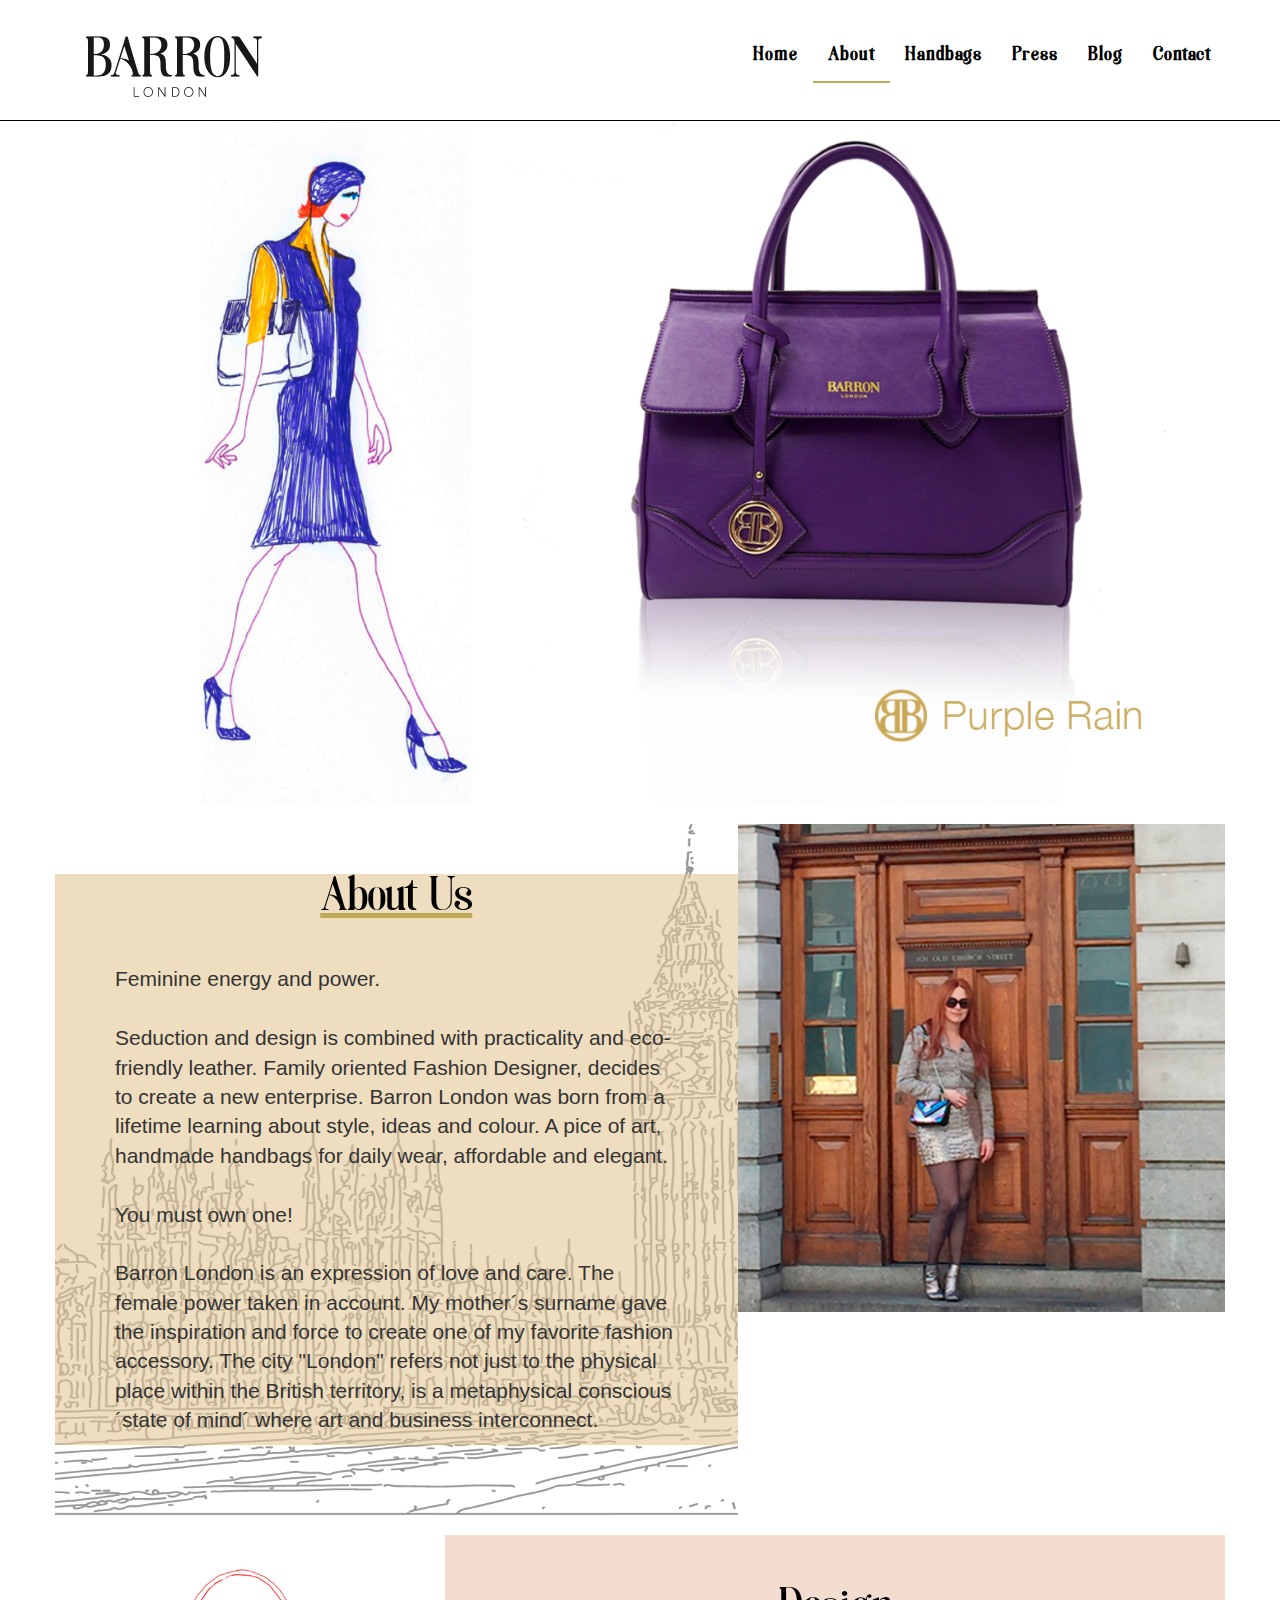
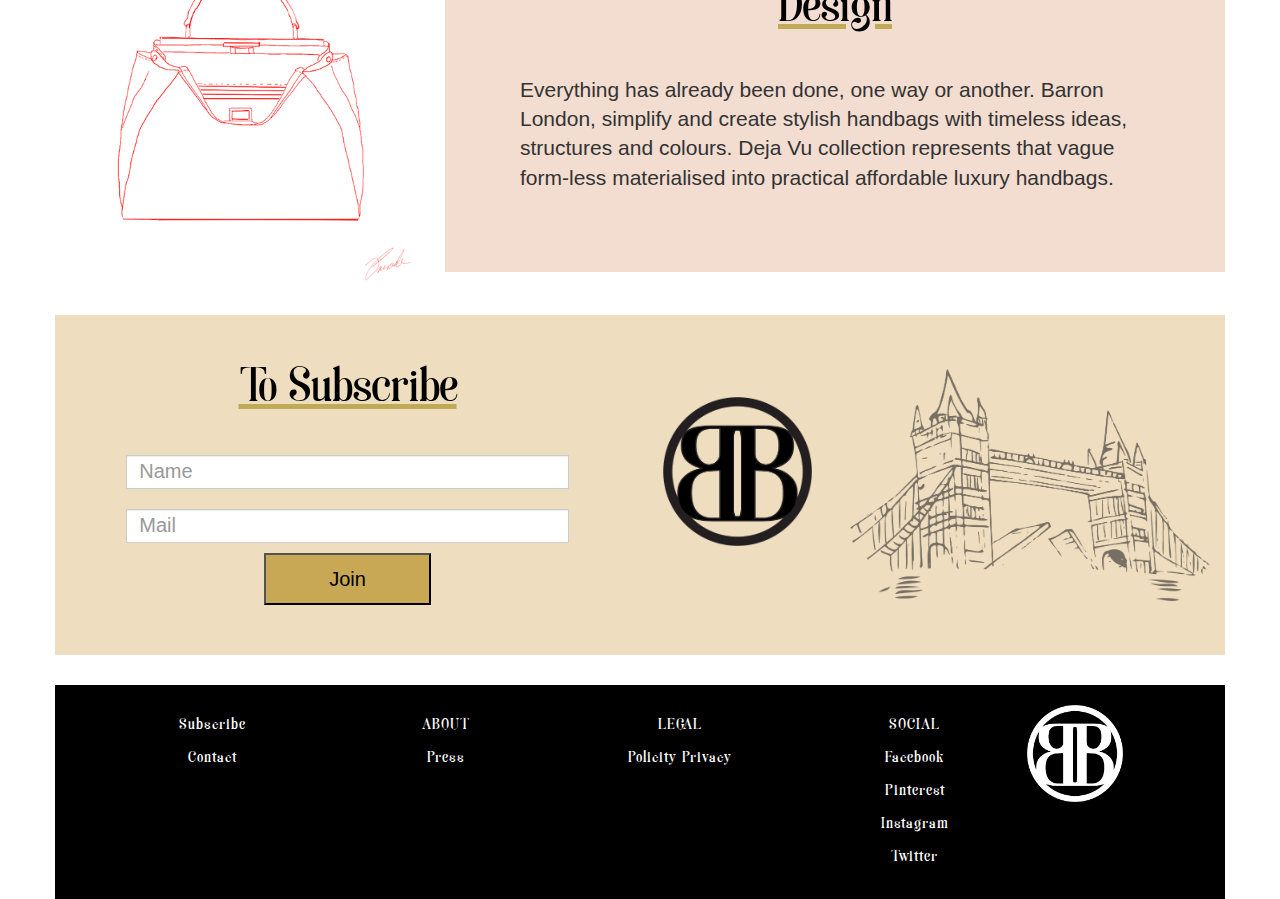
==== about-us.html @ 338becd1 "Contact form" ====
<!DOCTYPE html>
<!-- saved from url=(0052)https://getbootstrap.com/docs/3.3/examples/carousel/ -->
<html lang="en"><head><meta http-equiv="Content-Type" content="text/html; charset=UTF-8">

    <meta http-equiv="X-UA-Compatible" content="IE=edge">
    <meta name="viewport" content="width=device-width, initial-scale=1">
    <!-- The above 3 meta tags *must* come first in the head; any other head content must come *after* these tags -->
    <meta name="description" content="">
    <meta name="author" content="">
    <meta name="googlebot" content="noindex">
    <meta name="robots" content="noindex">
    <link rel="icon" href="img/favicon.ico">

    <title>Barron London</title>

    <!-- Bootstrap core CSS -->
    <link href="css/bootstrap.min.css" rel="stylesheet">
    <link href="css/custom.css" rel="stylesheet">

  <!-- IE10 viewport hack for Surface/desktop Windows 8 bug -->
    <link href="css/ie10-viewport-bug-workaround.css" rel="stylesheet">

    <!-- Just for debugging purposes. Don't actually copy these 2 lines! -->
    <!--[if lt IE 9]><script src="../../assets/js/ie8-responsive-file-warning.js"></script><![endif]-->
    <script src="js/ie-emulation-modes-warning.js"></script>

    <!-- HTML5 shim and Respond.js for IE8 support of HTML5 elements and media queries -->
    <!--[if lt IE 9]>
      <script src="https://oss.maxcdn.com/html5shiv/3.7.3/html5shiv.min.js"></script>
      <script src="https://oss.maxcdn.com/respond/1.4.2/respond.min.js"></script>
    <![endif]-->

    <!-- Custom styles for this template -->
    <link href="css/carousel.css" rel="stylesheet">

    <link rel="stylesheet" type="text/css" href="css/slick.css"/>
    <link rel="stylesheet" type="text/css" href="css/slick-theme.css"/>

</head>
<!-- NAVBAR
================================================== -->
  <body class="about-us">
    <div class="navbar-wrapper">
      <div class="container">
        <nav class="navbar navbar-default">
          <div class="container">
            <div class="navbar-header">
              <button type="button" class="navbar-toggle collapsed" data-toggle="collapse" data-target="#navbar" aria-expanded="false" aria-controls="navbar">
                <span class="sr-only">Toggle navigation</span>
                <span class="icon-bar"></span>
                <span class="icon-bar"></span>
                <span class="icon-bar"></span>
              </button>
              <a class="navbar-brand" href="/index.html">
                <img width="50%" class="img-responsive" src="img/logo_header.png">
              </a>
            </div>
            <div id="navbar" class="navbar-collapse collapse">
              <ul class="nav navbar-nav navbar-right">
                <li >
                  <a class="navbar-link" href="/index.html">Home</a>
                </li>
                <li class="active">
                  <a class="navbar-link" href="/about-us.html">About</a>
                </li>
                <li>
                  <a class="navbar-link" href="/hangbag.html">Handbags</a>
                </li>
                <li>
                  <a class="navbar-link" href="/press.html">Press</a>
                </li>

                <li>
                  <a class="navbar-link" href="#">Blog</a>
                </li>
                <!--<li>
                 <a class="navbar-link" href="#">Shop</a>
               </li>
               -->
                <li>
                  <a class="navbar-link" href="/contact.html">Contact</a>
                </li>
              </ul>
            </div>
          </div>
        </nav>

      </div>
    </div>
    <!-- Marketing messaging and featurettes
    ================================================== -->
    <!-- Wrap the rest of the page in another container to center all the content. -->

    <div class="container marketing">
      <div class="row">
        <div class="col-md-12 npl npr">
          <img class="img-responsive" src="img/stock/Banner_about.png">
        </div>
      </div>

      <!-- START THE FEATURETTES -->
      <hr class="featurette-divider">

      <div class="row featurette">
        <div class="col-md-7 bg-castle npl npr">
          <div class="section-inner">
            <div class="bgcolor-1">
            <h2 class="featurette-heading">About Us</h2>
            <p class="lead">Feminine energy and power.<br><br>
              Seduction and design is combined with practicality and eco-friendly leather.
              Family oriented Fashion Designer, decides to create a new enterprise.
              Barron London was born from a lifetime learning about style, ideas and colour.
              A pice of art, handmade handbags for daily wear, affordable and elegant.
              <br><br>You must own one!<br><br>
                Barron London is an expression of love and care. The female power taken in account. My mother´s surname gave the inspiration and force to create one of my favorite fashion accessory. The city "London" refers not just to the physical place within the British territory, is a metaphysical conscious ´state of mind´ where art and business interconnect. </p>
            </div>
            </div>
        </div>
        <div class="col-md-5 npl npr">
          <img class="img-responsive center-block" alt="500x500" src="img/stock/bicolores_2.png" data-holder-rendered="true">
        </div>
      </div>

      <hr class="featurette-divider">

      <div class="row featurette">
        <div class="col-md-8 col-md-push-4 bgcolor-2">
          <div class="section-inner">
            <h2 class="featurette-heading">Design</h2>
              <p class="lead">Everything has already been done, one way or another. Barron London, simplify and create stylish handbags with timeless ideas, structures and colours. Deja Vu collection represents that vague form-less materialised into practical affordable luxury handbags.</p>
          </div>
        </div>
        <div class="col-md-4 col-md-pull-8">
          <div class="home-carrusel-design">
            <div class="carrusel-item">
              <img src="/img/stock/bolsa_boceto.png">
            </div>
            <div class="carrusel-item">
              <img src="/img/boceto_2.png">
            </div>
            <div class="carrusel-item">
              <img src="/img/boceto_3.png">
            </div>
            <div class="carrusel-item">
              <img src="/img/boceto_4.png">
            </div>
          </div>
        </div>
      </div>

      <hr class="featurette-divider">

      <div class="row featurette bgcolor-1" id="newsletter-secction">
        <div class="col-md-6">
          <div class="section-inner">
            <h2 class="featurette-heading">To Subscribe</h2>
            <form class="newsletter_form" class="form-horizontal">
              <div class="col-md-10 form-group center-block p10">
                <input class="form-control" type="text" placeholder="Name" />
              </div>
              <div class="col-md-10 form-group center-block p10">
                <input class="form-control" type="text" placeholder="Mail" />
              </div>
              <input type="submit" class="submit_button bgcolor-3" value="Join">
            </form>
          </div>
        </div>
        <div class="col-md-2">
          <img class="featurette-image img-responsive center-block logo" width="90%" alt="500x500" src="img/barronblack.png">
        </div>
        <div class="col-md-4 ">
          <img class="featurette-image img-responsive center-block bridge" alt="500x500" src="img/puente.png">
        </div>
      </div>

      <hr class="featurette-divider">
      <hr class="featurette-divider">


    </div><!-- /.container -->

    <!-- FOOTER -->
    <footer>
      <div id="footer" class="container bottom-menu">
        <div class="row">
          <div class="col-md-10">
            <div class="col-md-3">
              <ul class="customer">
                <li><a>Subscribe</a><br></li>
                <li><a href="/contact.html">Contact</a><br></li></ul>
            </div>
            <div class="col-md-3">
              <ul class="customer">
                <li><a href="/contact.html">ABOUT</a><br></li>
                <li><a href="/press.html">Press</a><br></li>
              </ul>
            </div>
            <div class="col-md-3">
              <ul class="customer">
                <li>LEGAL<br></li>
                <li>Policity Privacy<br></li>
              </ul>
            </div>
            <div class="col-md-3">
              <ul class="customer">
                <li>SOCIAL<br></li>
                <li><a target="_blank" href="https://www.facebook.com/barronlondon/">Facebook</a></li>
                <li><a target="_blank" href="https://www.pinterest.com.mx/barronlondonuk/">Pinterest</a><br></li>
                <li><a target="_blank" href="https://www.instagram.com/barronlondonuk/">Instagram</a><br></li>
                <li><a target="_blank" href="https://twitter.com/BarronLondon/">Twitter</a><br></li>
              </ul>
            </div>
          </div>
          <div class="col-md-2 npr npl">
            <img class="container6" width="50%" src="img/barronwhite.png"/>
          </div>
        </div>
      </div>
    </footer>



    <!-- Bootstrap core JavaScript
    ================================================== -->
    <!-- Placed at the end of the document so the pages load faster -->
    <script src="js/jquery.min.js"></script>
    <script>window.jQuery || document.write('<script src="../../assets/js/vendor/jquery.min.js"><\/script>')</script>
    <script src="js/bootstrap.min.js"></script>
    <!-- Just to make our placeholder images work. Don't actually copy the next line! -->
    <script src="js/holder.min.js"></script>
    <!-- IE10 viewport hack for Surface/desktop Windows 8 bug -->
    <script src="js/ie10-viewport-bug-workaround.js"></script>

    <script src="js/slick.min.js"></script>
    <script>
        $(document).ready(function(){
            $('.home-carrusel-design').slick({
                dots: false,
                arrows: false,
                infinite: true,
                speed: 3000,
                slidesToShow:1,
                variableWidth: false,
                autoplay:true,
                autoplaySpeed:2000
            });
        });
    </script>


<svg xmlns="http://www.w3.org/2000/svg" width="500" height="500" viewBox="0 0 500 500" preserveAspectRatio="none" style="display: none; visibility: hidden; position: absolute; top: -100%; left: -100%;"><defs><style type="text/css"></style></defs><text x="0" y="25" style="font-weight:bold;font-size:25pt;font-family:Arial, Helvetica, Open Sans, sans-serif">500x500</text></svg><span style="border-radius: 3px; text-indent: 20px; width: auto; padding: 0px 4px 0px 0px; text-align: center; font-style: normal; font-variant: normal; font-weight: bold; font-stretch: normal; font-size: 11px; line-height: 20px; font-family: &quot;Helvetica Neue&quot;, Helvetica, sans-serif; color: rgb(255, 255, 255); background: url(&quot;[data-uri]&quot;) 3px 50% / 14px 14px no-repeat rgb(189, 8, 28); position: absolute; opacity: 1; z-index: 8675309; display: none; cursor: pointer; border: none; -webkit-font-smoothing: antialiased;">Guardar</span><span style="width: 24px; height: 24px; background: url(&quot;[data-uri]&quot;) 50% 50% / 14px 14px no-repeat rgba(0, 0, 0, 0.4); position: absolute; opacity: 1; z-index: 8675309; display: none; cursor: pointer; border: none; border-radius: 12px;"></span></body></html>
---- css/custom.css ----
@font-face {
    font-family: 'Soria';
    src: url('../fonts/soria-font.ttf');
}

#navbar, footer {
    font-family: 'Soria', serif;
    letter-spacing: 1px;
    font-size: 16px;
}
body{
    font-family: 'helvetica', sans-serif;
    letter-spacing:normal;
}

body  h2{
    font-family: 'Soria', serif;
    letter-spacing: .5px;
}

.bgcolor-1{
    background-color: rgba(229, 198, 149,0.6);
    width: auto;
}

.bgcolor-2{
    background-color: rgba(242, 221, 208,1);
}

.bgcolor-3{
    background-color: rgba(201, 168, 85,1);
}

.opacity{
    opacity: .6;
}

.p10{
    padding: 10px;
}

.bg-castle{
    background-image: url("../img/westmister.png");
    background-position: center;
    background-size:cover ;
}

.npl{
    padding-left:0 !important;
}

.npr{
    padding-right:0 !important;
}

.navbar-wrapper{
    border-bottom: solid 1px #000;
}

.navbar-default{
    background-color: transparent;
}

.navbar {
    min-height: 80px;
    margin-bottom: 20px;
    border: 1px solid transparent;
}

.navbar-link{
    margin-top: 10px;
    font-weight: bold;
    color: #000 !important;
    font-size: 2rem;
}

.navbar .active a{
    background-color: transparent !important;
    font-weight: bolder;
    border-bottom: 2px solid #BEAA57;
    display: inline-block;
}
.center-block{
    margin: 0 auto !important;
    display: block !important;
    float: none !important;
}

hr {
    margin-top: 10px;
    margin-bottom: 10px;
    border: 0;
    border-top: none;
}

.content-wrapper{
    min-height: calc(100vh - 280px);
}

.section-divider {
    margin: 10px 0; /* Space out the Bootstrap <hr> more */
}

.section-inner{
    padding: 20px 0px 50px 0px ;
}

.section-inner p{
    padding: 10px 60px;
}

.section-inner h2{
    text-align: center;
    color: #000;
    margin: 30px;
    text-decoration: underline;
    text-decoration-color: #BEAA57 ;
    text-decoration-line: underline;
    text-decoration-skip: ink;
}

.carrusel-item{
    padding: 5px;
}

.carrusel-item img{
    width: 100%;
}

.submit_button{
    padding: 10px;
    text-align: center;
    margin: 0 auto;
    float: none;
    display: block;
    width: 30%;
    color: #000;
    font-size: 2rem;
}

.newsletter_form input{
    font-size: 2rem;
    border-radius: 0 !important;
}

#newsletter-secction .logo{
    margin-top: 50% !important;
}

#newsletter-secction .bridge{
    margin-top: 15% !important;
}

#footer{
    background-color: #000;
    min-height: 100px;
    color:#FFF;
    clear:both;
}

#footer li{
    text-align: center;
    list-style: none;
    margin: 10px;

}

#footer li a{
    color: white;
}

#footer img{
    margin-bottom: auto;
    margin-right: auto;
    margin-left: auto;
    
}


.contact-title{
    text-align: center;
    font-size: 10rem;
}

#contact-form{
    margin-top: 50px;
    margin-bottom: 50px;
}

#contact-form .form-group{
    margin-bottom: 20px !important;
}

#contact-form .submit_button{
    padding: 10px;
    text-align: center;
    display: block;
    width: 20%;
    color: #000;
    font-size: 2rem;
    float: right;
    margin-right: 10px;
}

.bottom-menu{
    padding: 20px;
}

@media (max-width: 768px) {

}

@media (max-width: 480px) {
    .navbar-brand{
        width: 80%;
        height: 70px;
    }

    .navbar-collapse{
        text-align: center;
    }

    .section-inner p {
        padding: 10px 20px;
    }

    .featurette-image{
        display: none !important;
    }

    .about-us .featurette-heading{
        padding-top: 30px !important;
    }

    .contact-title{
        font-size: 5rem;
    }

    #contact-form .submit_button{
        padding: 10px;
        text-align: center;
        display: block;
        width: 80%;
        color: #000;
        font-size: 2rem;
        float: none;
        margin:0 auto;
    }

    #footer ul{
        padding: 0;
        margin: 0;
    }
    #footer li{
        text-align: center;
        list-style: none;
        margin: 10px;

    }

    #footer img{
        text-align: center;
        width: 30%;
        display: block;
        margin-top: 10px;
    }


}
---- css/ie10-viewport-bug-workaround.css ----
/*!
 * IE10 viewport hack for Surface/desktop Windows 8 bug
 * Copyright 2014-2015 Twitter, Inc.
 * Licensed under MIT (https://github.com/twbs/bootstrap/blob/master/LICENSE)
 */

/*
 * See the Getting Started docs for more information:
 * http://getbootstrap.com/getting-started/#support-ie10-width
 */
@-ms-viewport     { width: device-width; }
@-o-viewport      { width: device-width; }
@viewport         { width: device-width; }
---- css/carousel.css ----
/* GLOBAL STYLES
-------------------------------------------------- */
/* Padding below the footer and lighter body text */


/* CUSTOMIZE THE CAROUSEL
-------------------------------------------------- */

/* Carousel base class */
.carousel {
  height: 500px;
  margin-bottom: 60px;
}
/* Since positioning the image, we need to help out the caption */
.carousel-caption {
  z-index: 10;
}

/* Declare heights because of positioning of img element */
.carousel .item {
  height: 500px;
  background-color: #777;
}
.carousel-inner > .item > img {
  position: absolute;
  top: 0;
  left: 0;
  min-width: 100%;
  height: 500px;
}


/* MARKETING CONTENT
-------------------------------------------------- */

/* Center align the text within the three columns below the carousel */
.marketing .col-lg-4 {
  margin-bottom: 20px;
  text-align: center;
}
.marketing h2 {
  font-weight: normal;
}
.marketing .col-lg-4 p {
  margin-right: 10px;
  margin-left: 10px;
}


/* Featurettes
------------------------- */

/* Thin out the marketing headings */
.featurette-heading {
  font-weight: 300;
  line-height: 1;
  letter-spacing: -1px;
}


/* RESPONSIVE CSS
-------------------------------------------------- */

@media (min-width: 768px) {
  /* Navbar positioning foo */
  .navbar-wrapper {
    margin-top: 20px;
  }
  .navbar-wrapper .container {
    padding-right: 15px;
    padding-left: 15px;
  }
  .navbar-wrapper .navbar {
    padding-right: 0;
    padding-left: 0;
  }

  /* The navbar becomes detached from the top, so we round the corners */
  .navbar-wrapper .navbar {
    border-radius: 4px;
  }

  /* Bump up size of carousel content */
  .carousel-caption p {
    margin-bottom: 20px;
    font-size: 21px;
    line-height: 1.4;
  }

  .featurette-heading {
    font-size: 50px;
  }
}

@media (min-width: 992px) {
  .featurette-heading {
    margin-top: 120px;
  }
}
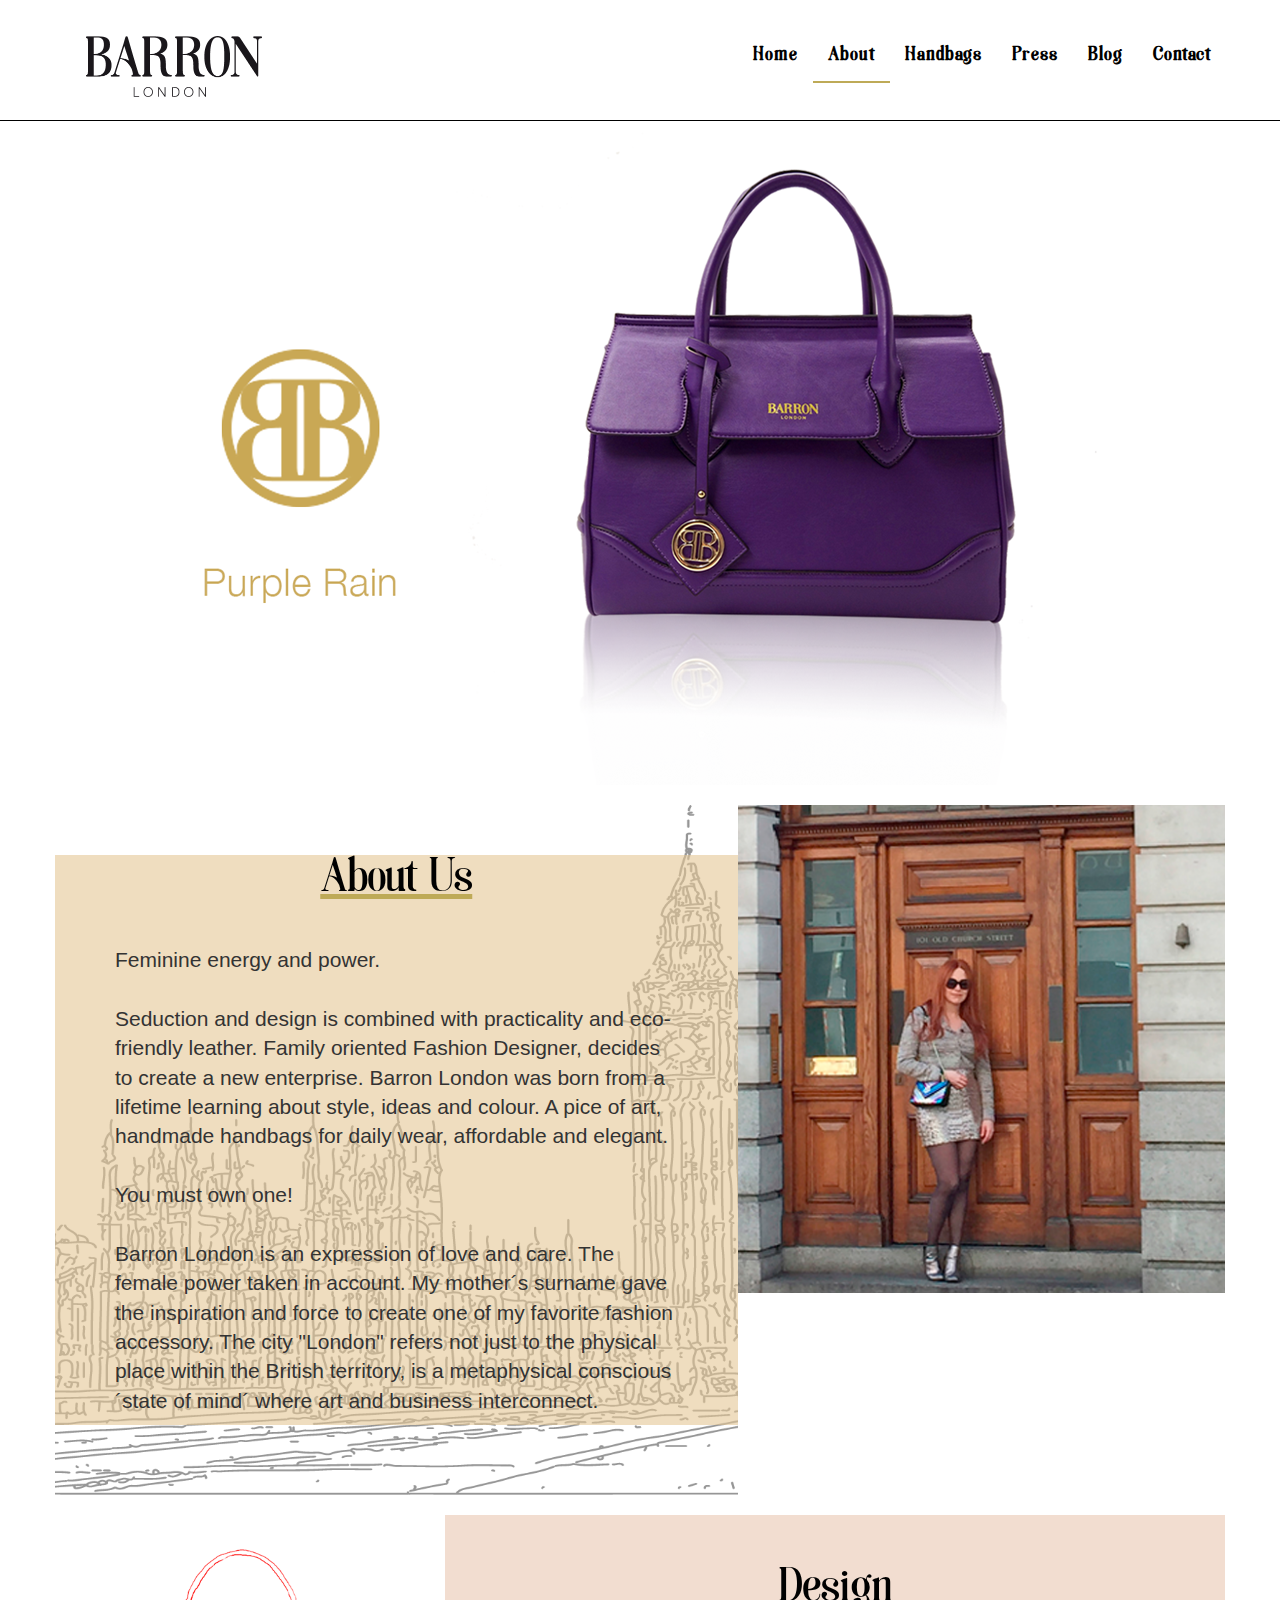
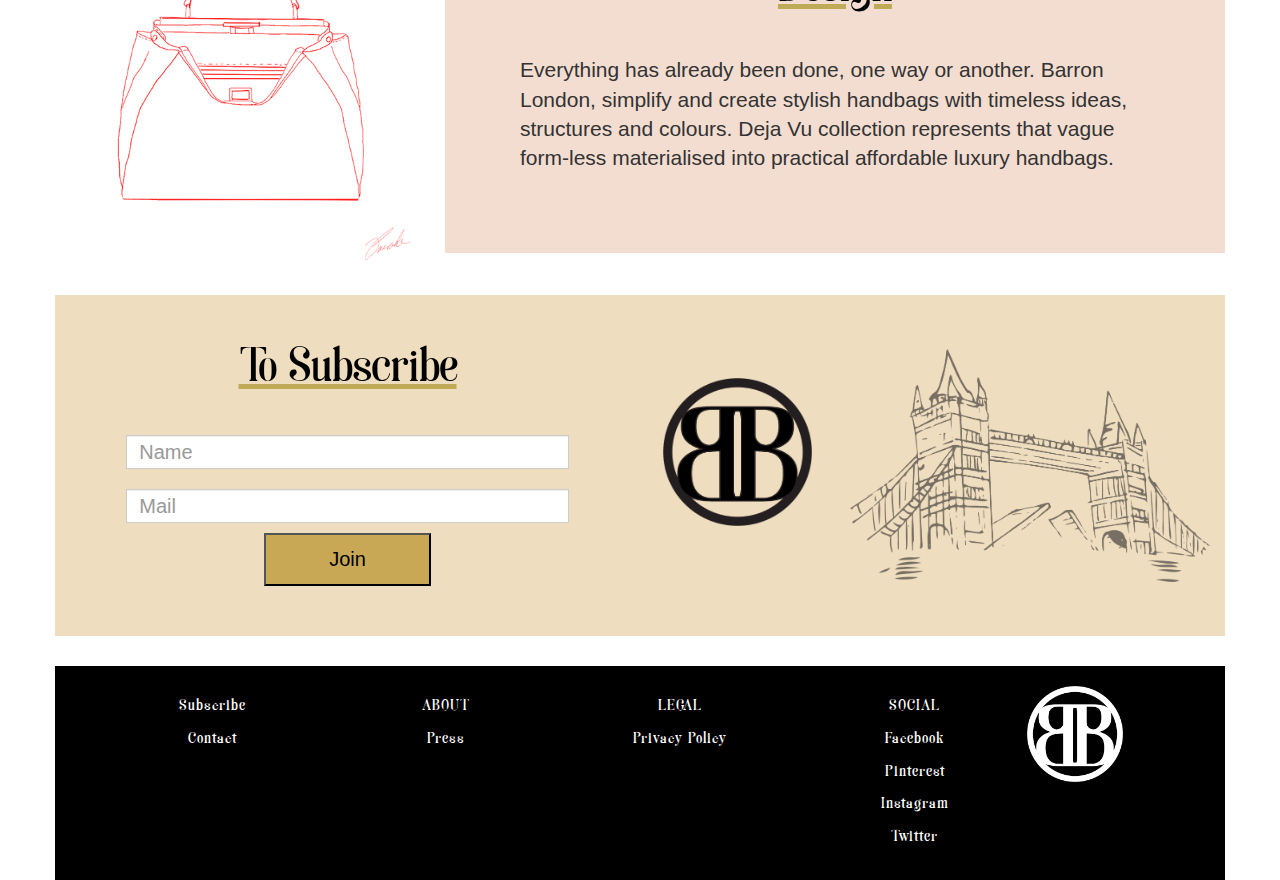
==== commit d91d8732: "Updates marzo" ====
--- a/about-us.html
+++ b/about-us.html
@@ -5,11 +5,8 @@
     <meta http-equiv="X-UA-Compatible" content="IE=edge">
     <meta name="viewport" content="width=device-width, initial-scale=1">
     <!-- The above 3 meta tags *must* come first in the head; any other head content must come *after* these tags -->
-    <meta name="description" content="">
-    <meta name="author" content="">
-    <meta name="googlebot" content="noindex">
-    <meta name="robots" content="noindex">
-    <link rel="icon" href="img/favicon.ico">
+  <meta name="description" content="Barron London is a quintessential Handbags brand, made with vegan leather. Timeless collection déjà vu, represents the stylish and classical ideology of ownership within the sustainable frontier. A color selection that will match the major season trends, however forms are already in our unconscious collective represented by materials and shapes. New Luxury in each piece, feel comfortable and practical whenever using Barron London handbags. Price is not the limit!">
+  <link rel="icon" href="img/favicon.ico">
 
     <title>Barron London</title>
 
@@ -51,23 +48,23 @@
                 <span class="icon-bar"></span>
                 <span class="icon-bar"></span>
               </button>
-              <a class="navbar-brand" href="/index.html">
+              <a class="navbar-brand" href="/">
                 <img width="50%" class="img-responsive" src="img/logo_header.png">
               </a>
             </div>
             <div id="navbar" class="navbar-collapse collapse">
               <ul class="nav navbar-nav navbar-right">
                 <li >
-                  <a class="navbar-link" href="/index.html">Home</a>
+                  <a class="navbar-link" href="/">Home</a>
                 </li>
                 <li class="active">
-                  <a class="navbar-link" href="/about-us.html">About</a>
-                </li>
-                <li>
-                  <a class="navbar-link" href="/hangbag.html">Handbags</a>
-                </li>
-                <li>
-                  <a class="navbar-link" href="/press.html">Press</a>
+                  <a class="navbar-link" href="/about-us">About</a>
+                </li>
+                <li>
+                  <a class="navbar-link" href="/handbag">Handbags</a>
+                </li>
+                <li>
+                  <a class="navbar-link" href="/press">Press</a>
                 </li>
 
                 <li>
@@ -78,7 +75,7 @@
                </li>
                -->
                 <li>
-                  <a class="navbar-link" href="/contact.html">Contact</a>
+                  <a class="navbar-link" href="/contact">Contact</a>
                 </li>
               </ul>
             </div>
@@ -154,12 +151,12 @@
         <div class="col-md-6">
           <div class="section-inner">
             <h2 class="featurette-heading">To Subscribe</h2>
-            <form class="newsletter_form" class="form-horizontal">
+            <form id="newsletter-form" class="newsletter_form" class="form-horizontal">
               <div class="col-md-10 form-group center-block p10">
                 <input class="form-control" type="text" placeholder="Name" />
               </div>
               <div class="col-md-10 form-group center-block p10">
-                <input class="form-control" type="text" placeholder="Mail" />
+                <input class="form-control" data-validation="email" name="email" id="email" type="text" placeholder="Mail" />
               </div>
               <input type="submit" class="submit_button bgcolor-3" value="Join">
             </form>
@@ -198,7 +195,7 @@
             <div class="col-md-3">
               <ul class="customer">
                 <li>LEGAL<br></li>
-                <li>Policity Privacy<br></li>
+                <li><a href="/privacy-policy.html">Privacy Policy</a><br></li>
               </ul>
             </div>
             <div class="col-md-3">
@@ -232,6 +229,9 @@
     <script src="js/ie10-viewport-bug-workaround.js"></script>
 
     <script src="js/slick.min.js"></script>
+    <script src="js/jquery.form-validator.min.js"></script>
+
+
     <script>
         $(document).ready(function(){
             $('.home-carrusel-design').slick({
@@ -247,5 +247,35 @@
         });
     </script>
 
-
-<svg xmlns="http://www.w3.org/2000/svg" width="500" height="500" viewBox="0 0 500 500" preserveAspectRatio="none" style="display: none; visibility: hidden; position: absolute; top: -100%; left: -100%;"><defs><style type="text/css"></style></defs><text x="0" y="25" style="font-weight:bold;font-size:25pt;font-family:Arial, Helvetica, Open Sans, sans-serif">500x500</text></svg><span style="border-radius: 3px; text-indent: 20px; width: auto; padding: 0px 4px 0px 0px; text-align: center; font-style: normal; font-variant: normal; font-weight: bold; font-stretch: normal; font-size: 11px; line-height: 20px; font-family: &quot;Helvetica Neue&quot;, Helvetica, sans-serif; color: rgb(255, 255, 255); background: url(&quot;[data-uri]&quot;) 3px 50% / 14px 14px no-repeat rgb(189, 8, 28); position: absolute; opacity: 1; z-index: 8675309; display: none; cursor: pointer; border: none; -webkit-font-smoothing: antialiased;">Guardar</span><span style="width: 24px; height: 24px; background: url(&quot;[data-uri]&quot;) 50% 50% / 14px 14px no-repeat rgba(0, 0, 0, 0.4); position: absolute; opacity: 1; z-index: 8675309; display: none; cursor: pointer; border: none; border-radius: 12px;"></span></body></html>
+    <script>
+        $(document).ready(function() {
+            $.validate({
+                form:$('form'),
+                rules: {
+                    email: {
+                        required: "Mandatory field",
+                    },
+                }
+            });
+
+            $("form").submit(function (e) {
+                console.log('enviando');
+                e.preventDefault();
+                $.ajax({
+                    method: "POST",
+                    url: "sendMailChimp.php",
+                    dataType: "json",
+                    data: {
+                        email: $("#email").val()
+                    },
+                    success: function (result) {
+                        document.getElementById("newsletter-form").reset();
+                        alert('Your Info was sent, Thanks!');
+                    }
+                });
+
+                return 0;
+            });
+        });
+    </script>
+  </body></html>
